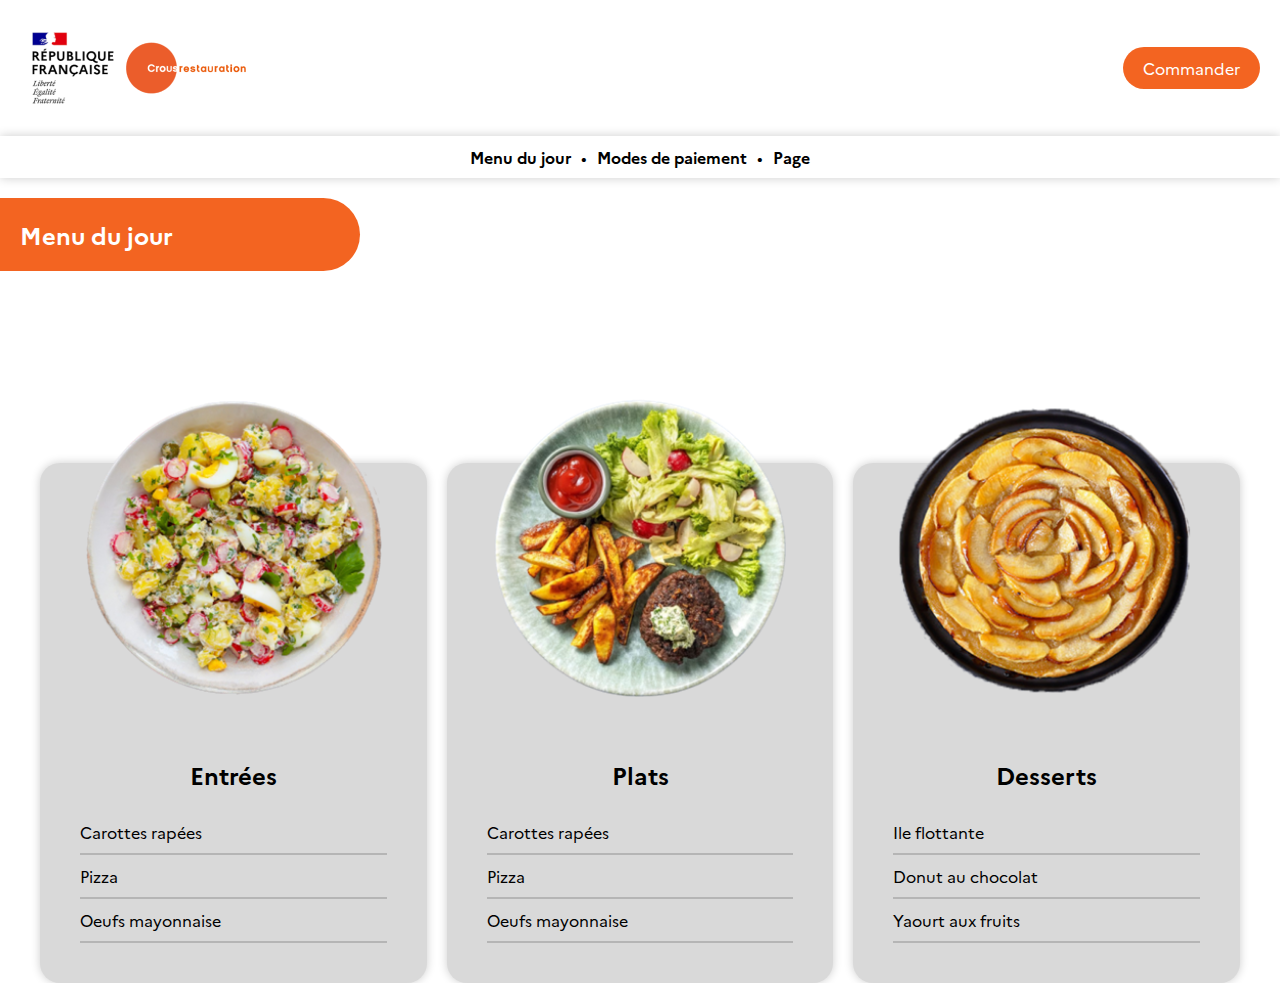
==== menu.html @ d2749679 "some changes" ====
<!DOCTYPE html>
<html lang="fr">
<head>
    <meta charset="UTF-8">
    <meta name="viewport" content="width=device-width, initial-scale=1.0">

    <title>RestoU &bull; Commandez en ligne</title>

    <link rel="stylesheet" href="style.css">
</head>
<body>
    <header>
        <div>
            <img src="assets/images/republique_francaise.png" alt="Logo de la République Française" class="logo">
            <img src="assets/images/crous_restauration.png" alt="Logo du CROUS Restauration" class="logo">
        </div>
        <div>
            <a href="#" class="button">
                Commander
            </a>
        </div>
    </header>
    <div id="subheader">
        <a href="#">Menu du jour</a>
        &bull;
        <a href="#">Modes de paiement</a>
        &bull;
        <a href="#">Page</a>
    </div>
    
    <main>
        <h2 id="stylized-left">
            Menu du jour
        </h2>

        <form id="menu">
            <div class="card">
                <img src="assets/images/repas/entree.png" alt="">

                <h2>Entrées</h2>


                <label for="entree1">Carottes rapées</label>
                <input type="checkbox" name="entree1">

                <label for="entree2">Pizza</label>
                <input type="checkbox" name="entree2">

                <label for="entree3">Oeufs mayonnaise</label>
                <input type="checkbox" name="entree3">
            </div>

            <div class="card">
                <img src="assets/images/repas/plat.png" alt="">

                <h2>Plats</h2>


                <label for="entree1">Carottes rapées</label>
                <input type="checkbox" name="entree1">

                <label for="entree2">Pizza</label>
                <input type="checkbox" name="entree2">

                <label for="entree3">Oeufs mayonnaise</label>
                <input type="checkbox" name="entree3">
            </div>

            <div class="card">
                <img src="assets/images/repas/dessert.png" alt="">

                <h2>Desserts</h2>


                <label for="entree1">Ile flottante</label>
                <input type="checkbox" name="entree1">

                <label for="entree2">Donut au chocolat</label>
                <input type="checkbox" name="entree2">

                <label for="entree3">Yaourt aux fruits</label>
                <input type="checkbox" name="entree3">
            </div>
        </form>
       
    </main>

<script src="javascript/script.js"></script>
</body>
</html>
---- style.css ----
/* Marianne-Bold_Italic.woff, Marianne-Bold_Italic.woff2, Marianne-Bold.woff, Marianne-Bold.woff2, Marianne-Italic.woff, Marianne-Italic.woff2, Marianne-Regular.woff, Marianne-Regular.woff2 */
@font-face {
    font-family: 'Marianne';
    src: url('assets/fonts/Marianne-Bold.woff2') format('woff2'),
         url('assets/fonts/Marianne-Bold.woff') format('woff');
    font-weight: bold;
    font-style: normal;
}

@font-face {
    font-family: 'Marianne';
    src: url('assets/fonts/Marianne-Bold_Italic.woff2') format('woff2'),
         url('assets/fonts/Marianne-Bold_Italic.woff') format('woff');
    font-weight: bold;
    font-style: italic;
}

@font-face {
    font-family: 'Marianne';
    src: url('assets/fonts/Marianne-ExtraBold_Italic.woff2') format('woff2'),
         url('assets/fonts/Marianne-ExtraBold_Italic.woff') format('woff');
    font-weight: 800;
    font-style: italic;
}

@font-face {
    font-family: 'Marianne';
    src: url('assets/fonts/Marianne-ExtraBold.woff2') format('woff2'),
         url('assets/fonts/Marianne-ExtraBold.woff') format('woff');
    font-weight: 800;
    font-style: normal;
}

@font-face {
    font-family: 'Marianne';
    src: url('assets/fonts/Marianne-Light_Italic.woff2') format('woff2'),
         url('assets/fonts/Marianne-Light_Italic.woff') format('woff');
    font-weight: 300;
    font-style: italic;
}

@font-face {
    font-family: 'Marianne';
    src: url('assets/fonts/Marianne-Light.woff2') format('woff2'),
         url('assets/fonts/Marianne-Light.woff') format('woff');
    font-weight: 300;
    font-style: normal;
}

@font-face {
    font-family: 'Marianne';
    src: url('assets/fonts/Marianne-Medium_Italic.woff2') format('woff2'),
         url('assets/fonts/Marianne-Medium_Italic.woff') format('woff');
    font-weight: 500;
    font-style: italic;
}

@font-face {
    font-family: 'Marianne';
    src: url('assets/fonts/Marianne-Medium.woff2') format('woff2'),
         url('assets/fonts/Marianne-Medium.woff') format('woff');
    font-weight: 500;
    font-style: normal;
}

@font-face {
    font-family: 'Marianne';
    src: url('assets/fonts/Marianne-Regular_Italic.woff2') format('woff2'),
         url('assets/fonts/Marianne-Regular_Italic.woff') format('woff');
    font-weight: normal;
    font-style: italic;
}

@font-face {
    font-family: 'Marianne';
    src: url('assets/fonts/Marianne-Regular.woff2') format('woff2'),
         url('assets/fonts/Marianne-Regular.woff') format('woff');
    font-weight: normal;
    font-style: normal;
}

@font-face {
    font-family: 'Marianne';
    src: url('assets/fonts/Marianne-Thin_Italic.woff2') format('woff2'),
         url('assets/fonts/Marianne-Thin_Italic.woff') format('woff');
    font-weight: 100;
    font-style: italic;
}

@font-face {
    font-family: 'Marianne';
    src: url('assets/fonts/Marianne-Thin.woff2') format('woff2'),
         url('assets/fonts/Marianne-Thin.woff') format('woff');
    font-weight: 100;
    font-style: normal;
}

:root {
    --orange-crous: #F36421;
}

body {
    margin: 0 auto;
    /*padding: 20px 48px 48px 48px;*/
}

header {
    display: flex;
    justify-content: space-between;
    align-items: center;
    padding: 20px;
}

* {
    font-family: 'Marianne', sans-serif;
}

header div {
    display: flex;
    justify-content: space-between;
    align-items: center;
}

#subheader {
    display: flex;
    text-align: center;
    justify-content: center;
    align-items: center;
    padding: 10px 0;

    box-shadow: 0 0 10px rgba(0, 0, 0, 0.2);
}

#subheader * {
    margin: 0 10px 0 10px;
}

#subheader a {
    text-decoration: none;
    font-weight: bold;
    color: black;
}

.button {
    background-color: var(--orange-crous);
    color: white;
    padding: 10px 20px;
    border-radius: 500px;
    text-decoration: none;
}

main #background {
    background-image: url("assets/images/back.png");
    height: 50vh;

    color:white;

    display: flex;
    flex-direction: column;
    justify-content: center;
    align-items: center;
}

main #background h1, main #background p {
    margin: 0;
}

#sideside {
    display: flex;
    justify-content: space-between;
    align-items: center;
    margin-top: 20px;
}

#sideside #right p {
    margin: 30px 0;
}

#stylized-right {
    background-color: var(--orange-crous);
    border-radius: 50px 0 0 50px;
    padding: 20px;
    color: white;
}

#stylized-left {
    background-color: var(--orange-crous);
    border-radius: 0 50px 50px 0;
    padding: 20px;
    color: white;
    width: 25%;
}

#menu {
    display: flex;
    justify-content: space-between;
    gap: 20px;
    margin-left: 40px;
    margin-right: 40px;
    margin-top: 15%;
}

#menu .card {
    width: 30%;
    padding: 40px;
    gap: 10px;
    border-radius: 20px;
    box-shadow: 0 0 10px rgba(0, 0, 0, 0.2);
    background-color: #D9D9D9;
    display: flex;
    flex-direction: column;
}

#menu .card img {
    border-radius: 50%;
    position: relative;
    top: -25%;
    bottom: 0;
}

#menu .card h2 {
    text-align: center;
    margin-top: -20%;
}

#menu .card input[type="checkbox"] {
    display: none;
}

#menu .card label:not(:last-child)::after {
    content: "";
    display: block;
    width: 100%;
    height: 2px;
    background: rgba(0, 0, 0, 0.164);
    margin-top: 10px;
}
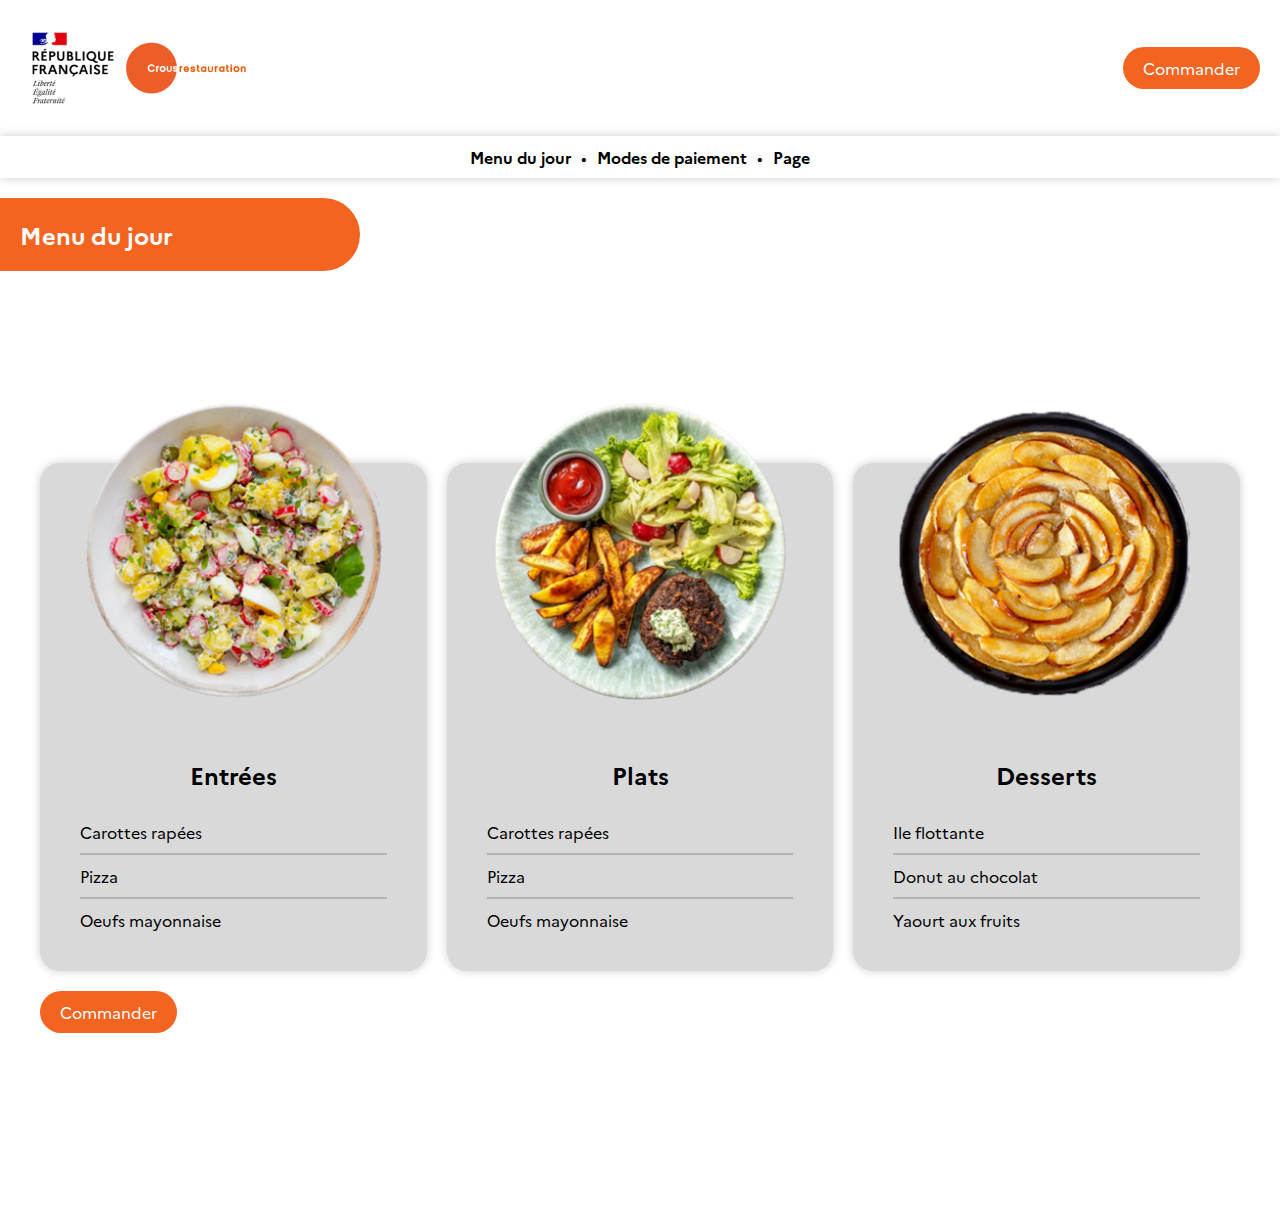
==== commit cbd55827: "some changes" ====
--- a/menu.html
+++ b/menu.html
@@ -33,58 +33,84 @@
             Menu du jour
         </h2>
 
-        <form id="menu">
-            <div class="card">
-                <img src="assets/images/repas/entree.png" alt="">
+        <div>
+            <div id="menu">
+                <div class="card">
+                    <img src="assets/images/repas/entree.png" alt="">
+    
+                    <h2>Entrées</h2>
+    
+    
+                    <input type="checkbox" name="entree1">
+                    <label for="entree1">Carottes rapées</label>
+                    
+                    <input type="checkbox" name="entree2">
+                    <label for="entree2">Pizza</label>
+                    
+                    <input type="checkbox" name="entree3">
+                    <label for="entree3">Oeufs mayonnaise</label>
+                </div>
+    
+                <div class="card">
+                    <img src="assets/images/repas/plat.png" alt="">
+    
+                    <h2>Plats</h2>
+    
+    
+                    <input type="checkbox" name="entree1">
+                    <label for="entree1">Carottes rapées</label>
+                    
+                    <input type="checkbox" name="entree2">
+                    <label for="entree2">Pizza</label>
+                    
+                    <input type="checkbox" name="entree3">
+                    <label for="entree3">Oeufs mayonnaise</label>
+                </div>
+    
+                <div class="card">
+                    <img src="assets/images/repas/dessert.png" alt="">
+    
+                    <h2>Desserts</h2>
+    
+                    <input type="checkbox" name="entree1">
+                    <label for="entree1">Ile flottante</label>
+    
+                    <input type="checkbox" name="entree2">
+                    <label for="entree2">Donut au chocolat</label>
+                    
+                    <input type="checkbox" name="entree3">
+                    <label for="entree3">Yaourt aux fruits</label>
+                </div>
+            </div>
+            
+            <a href="#" class="button" id="OpenPopup">
+                Commander
+            </a>
+        </div>
 
-                <h2>Entrées</h2>
+        <div id="popup">
 
-
-                <label for="entree1">Carottes rapées</label>
-                <input type="checkbox" name="entree1">
-
-                <label for="entree2">Pizza</label>
-                <input type="checkbox" name="entree2">
-
-                <label for="entree3">Oeufs mayonnaise</label>
-                <input type="checkbox" name="entree3">
-            </div>
-
-            <div class="card">
-                <img src="assets/images/repas/plat.png" alt="">
-
-                <h2>Plats</h2>
-
-
-                <label for="entree1">Carottes rapées</label>
-                <input type="checkbox" name="entree1">
-
-                <label for="entree2">Pizza</label>
-                <input type="checkbox" name="entree2">
-
-                <label for="entree3">Oeufs mayonnaise</label>
-                <input type="checkbox" name="entree3">
-            </div>
-
-            <div class="card">
-                <img src="assets/images/repas/dessert.png" alt="">
-
-                <h2>Desserts</h2>
-
-
-                <label for="entree1">Ile flottante</label>
-                <input type="checkbox" name="entree1">
-
-                <label for="entree2">Donut au chocolat</label>
-                <input type="checkbox" name="entree2">
-
-                <label for="entree3">Yaourt aux fruits</label>
-                <input type="checkbox" name="entree3">
-            </div>
-        </form>
+        </div>
        
     </main>
 
-<script src="javascript/script.js"></script>
+    <script src="javascript/script.js"></script>
+
+    <script>
+        // On click on label, check the checkbox
+        document.querySelectorAll('label').forEach(label => {
+            label.addEventListener('click', () => {
+                const checkbox = label.previousElementSibling;
+                checkbox.checked = !checkbox.checked;
+            });
+        });
+
+        const popupButton = document.getElementById('OpenPopup');
+        const popup = document.getElementById('popup');
+
+        popupButton.addEventListener('click', () => {
+            popup.style.display = 'block';
+        })
+    </script>
 </body>
 </html>
--- a/style.css
+++ b/style.css
@@ -147,6 +147,8 @@
     padding: 10px 20px;
     border-radius: 500px;
     text-decoration: none;
+    border: none;
+    max-width: max-content;
 }
 
 main #background {
@@ -191,13 +193,20 @@
     width: 25%;
 }
 
-#menu {
-    display: flex;
-    justify-content: space-between;
+main > div  {
+    display: flex;
+    flex-direction: column;
+    justify-content: flex-end;
     gap: 20px;
     margin-left: 40px;
     margin-right: 40px;
     margin-top: 15%;
+}
+
+#menu {
+    display: flex;
+    justify-content: space-between;
+    gap: 20px;
 }
 
 #menu .card {
@@ -234,4 +243,12 @@
     height: 2px;
     background: rgba(0, 0, 0, 0.164);
     margin-top: 10px;
+}
+
+#menu .card input[type="checkbox"]:checked + label {
+    color: var(--orange-crous);
+}
+
+#popup {
+    /*display: none;*/
 }